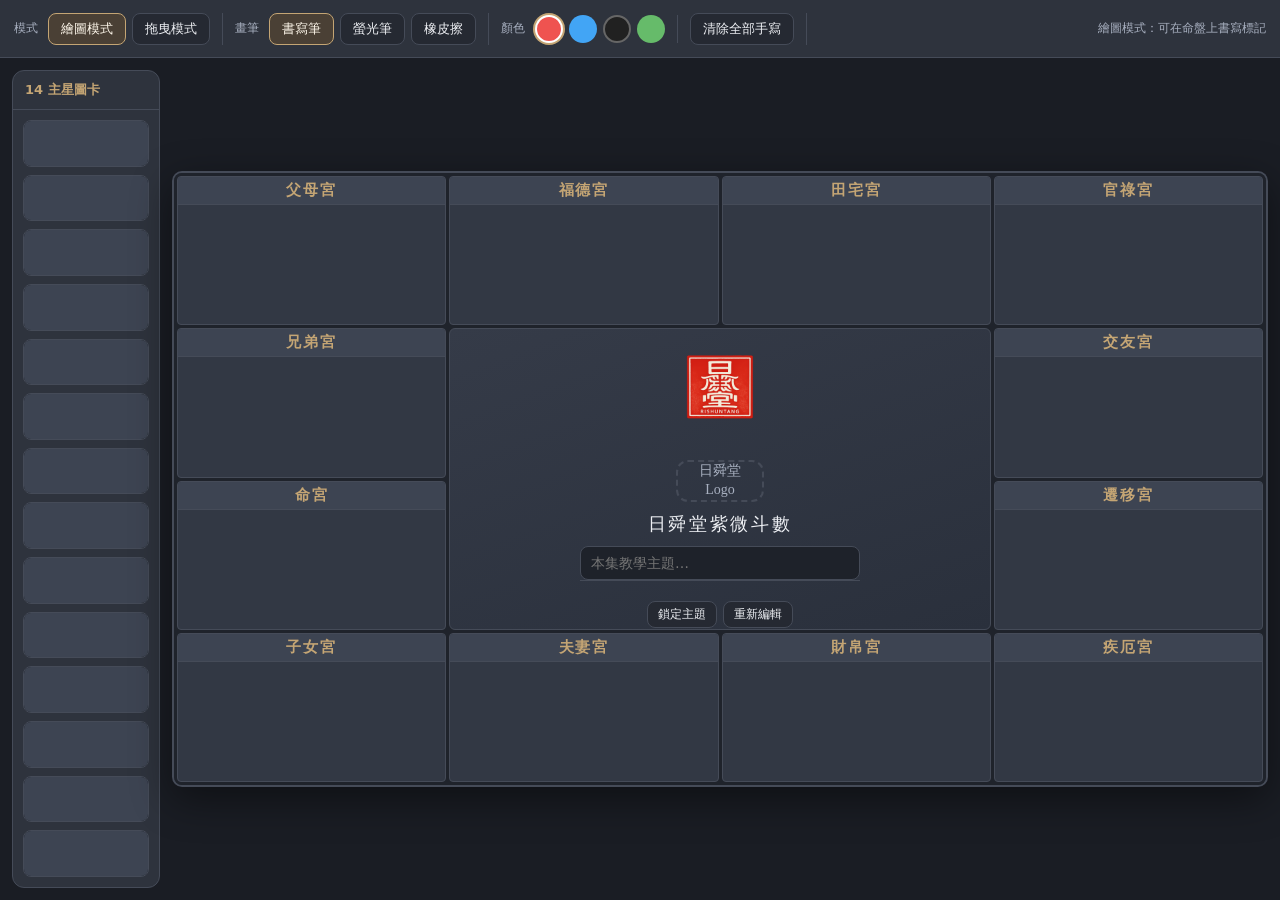
==== whiteboard/index.html @ 87310c05 "Add Zi Wei teaching whiteboard web app for screen recording. 16: 9 chart grid with canvas drawing, s" ====
<!DOCTYPE html>
<html lang="zh-TW">
  <head>
    <meta charset="UTF-8" />
    <meta name="viewport" content="width=device-width, initial-scale=1.0" />
    <title>紫微斗數教學電子白板｜日舜堂</title>
    <meta name="robots" content="noindex" />
    <link rel="stylesheet" href="./whiteboard.css" />
  </head>
  <body>
    <header class="wb-toolbar" aria-label="白板工具列">
      <div class="wb-toolbar-group" role="group" aria-label="互動模式">
        <label>模式</label>
        <button type="button" class="wb-btn is-active" id="modeDrawBtn">繪圖模式</button>
        <button type="button" class="wb-btn" id="modeDragBtn">拖曳模式</button>
      </div>
      <div class="wb-toolbar-group" role="group" aria-label="畫筆">
        <label>畫筆</label>
        <button type="button" class="wb-btn is-active" id="toolPenBtn">書寫筆</button>
        <button type="button" class="wb-btn" id="toolHighlighterBtn">螢光筆</button>
        <button type="button" class="wb-btn" id="toolEraserBtn">橡皮擦</button>
      </div>
      <div class="wb-toolbar-group" role="group" aria-label="顏色">
        <label>顏色</label>
        <button type="button" class="wb-color is-active" data-color="#ef5350" style="background:#ef5350" title="紅" aria-label="紅色"></button>
        <button type="button" class="wb-color" data-color="#42a5f5" style="background:#42a5f5" title="藍" aria-label="藍色"></button>
        <button type="button" class="wb-color" data-color="#212121" style="background:#212121;border-color:#666" title="黑" aria-label="黑色"></button>
        <button type="button" class="wb-color" data-color="#66bb6a" style="background:#66bb6a" title="綠" aria-label="綠色"></button>
      </div>
      <div class="wb-toolbar-group">
        <button type="button" class="wb-btn wb-btn--danger" id="clearCanvasBtn">清除全部手寫</button>
      </div>
      <p class="wb-mode-hint" id="modeHint">繪圖模式：可在命盤上書寫標記</p>
    </header>

    <div class="wb-main">
      <aside class="wb-deck" aria-label="主星卡牌區">
        <div class="wb-deck-head">14 主星圖卡</div>
        <div class="wb-deck-scroll" id="starDeck"></div>
      </aside>

      <div class="wb-stage-wrap">
        <div class="wb-stage" id="chartStage">
          <div class="wb-chart" id="chartGrid"></div>
          <canvas class="wb-canvas" id="drawCanvas" aria-label="手寫繪圖層"></canvas>
        </div>
      </div>
    </div>

    <script src="./whiteboard.js"></script>
  </body>
</html>
---- whiteboard/whiteboard.css ----
:root {
  --wb-bg: #1a1d24;
  --wb-surface: #252932;
  --wb-panel: #2e333d;
  --wb-border: #454b58;
  --wb-text: #eef0f4;
  --wb-muted: #a8b0c0;
  --wb-accent: #c4a574;
  --wb-palace-bg: #323844;
  --wb-palace-head: #3d4452;
  --wb-danger: #e57373;
  --wb-toolbar-h: 52px;
  --wb-deck-w: 148px;
  --font-ui: system-ui, 'Segoe UI', 'Microsoft JhengHei', sans-serif;
  --font-palace: 'DFKai-SB', 'BiauKai', '標楷體', 'KaiTi', serif;
}

* {
  box-sizing: border-box;
}

html,
body {
  margin: 0;
  height: 100%;
  background: var(--wb-bg);
  color: var(--wb-text);
  font-family: var(--font-ui);
}

body {
  display: flex;
  flex-direction: column;
  overflow: hidden;
}

.wb-toolbar {
  flex-shrink: 0;
  display: flex;
  flex-wrap: wrap;
  align-items: center;
  gap: 8px 12px;
  min-height: var(--wb-toolbar-h);
  padding: 8px 14px;
  background: var(--wb-panel);
  border-bottom: 1px solid var(--wb-border);
  z-index: 30;
}

.wb-toolbar-group {
  display: flex;
  align-items: center;
  gap: 6px;
  padding-right: 12px;
  border-right: 1px solid var(--wb-border);
}

.wb-toolbar-group:last-child {
  border-right: none;
}

.wb-toolbar label {
  font-size: 12px;
  color: var(--wb-muted);
  margin-right: 4px;
}

.wb-btn {
  border: 1px solid var(--wb-border);
  background: var(--wb-surface);
  color: var(--wb-text);
  border-radius: 8px;
  padding: 6px 12px;
  font-size: 13px;
  cursor: pointer;
  font-family: inherit;
  transition: background 0.15s, border-color 0.15s;
}

.wb-btn:hover {
  background: #383e4a;
}

.wb-btn.is-active {
  background: #4a4035;
  border-color: var(--wb-accent);
  color: #fff8ec;
}

.wb-btn--danger:hover {
  border-color: var(--wb-danger);
  color: var(--wb-danger);
}

.wb-color {
  width: 28px;
  height: 28px;
  padding: 0;
  border-radius: 50%;
  border: 2px solid transparent;
  cursor: pointer;
}

.wb-color.is-active {
  border-color: #fff;
  box-shadow: 0 0 0 2px var(--wb-accent);
}

.wb-main {
  flex: 1;
  min-height: 0;
  display: flex;
  align-items: center;
  justify-content: center;
  padding: 12px;
  gap: 12px;
}

.wb-deck {
  flex-shrink: 0;
  width: var(--wb-deck-w);
  max-height: 100%;
  display: flex;
  flex-direction: column;
  background: var(--wb-panel);
  border: 1px solid var(--wb-border);
  border-radius: 12px;
  overflow: hidden;
}

.wb-deck-head {
  padding: 10px 12px;
  font-size: 13px;
  font-weight: 600;
  border-bottom: 1px solid var(--wb-border);
  color: var(--wb-accent);
}

.wb-deck-scroll {
  overflow-y: auto;
  padding: 10px;
  display: flex;
  flex-direction: column;
  gap: 8px;
}

.wb-star-card {
  touch-action: none;
  cursor: grab;
  border-radius: 8px;
  overflow: hidden;
  border: 1px solid var(--wb-border);
  background: #1e222a;
  user-select: none;
}

.wb-star-card:active {
  cursor: grabbing;
}

.wb-star-card.is-dragging {
  opacity: 0.45;
}

.wb-star-card-img {
  display: block;
  width: 100%;
  height: auto;
  aspect-ratio: 3 / 4;
  object-fit: cover;
  pointer-events: none;
}

.wb-stage-wrap {
  flex: 1;
  min-width: 0;
  max-width: min(100%, calc((100vh - var(--wb-toolbar-h) - 24px) * 16 / 9 + var(--wb-deck-w) + 12px));
  display: flex;
  justify-content: center;
}

.wb-stage {
  position: relative;
  width: 100%;
  max-width: calc((100vh - var(--wb-toolbar-h) - 24px) * 16 / 9);
  aspect-ratio: 16 / 9;
  background: #2a2f3a;
  border: 2px solid var(--wb-border);
  border-radius: 10px;
  overflow: hidden;
  box-shadow: 0 12px 40px rgba(0, 0, 0, 0.45);
}

.wb-chart {
  position: absolute;
  inset: 0;
  display: grid;
  grid-template-columns: repeat(4, 1fr);
  grid-template-rows: repeat(4, 1fr);
  grid-template-areas:
    'p-parents p-fortune p-property p-career'
    'p-siblings p-center p-center p-friends'
    'p-life p-center p-center p-travel'
    'p-children p-spouse p-wealth p-health';
  gap: 3px;
  padding: 3px;
  background: #1f232b;
}

.wb-palace[data-palace-id='parents'] { grid-area: p-parents; }
.wb-palace[data-palace-id='fortune'] { grid-area: p-fortune; }
.wb-palace[data-palace-id='property'] { grid-area: p-property; }
.wb-palace[data-palace-id='career'] { grid-area: p-career; }
.wb-palace[data-palace-id='siblings'] { grid-area: p-siblings; }
.wb-palace[data-palace-id='friends'] { grid-area: p-friends; }
.wb-palace[data-palace-id='life'] { grid-area: p-life; }
.wb-palace[data-palace-id='travel'] { grid-area: p-travel; }
.wb-palace[data-palace-id='children'] { grid-area: p-children; }
.wb-palace[data-palace-id='spouse'] { grid-area: p-spouse; }
.wb-palace[data-palace-id='wealth'] { grid-area: p-wealth; }
.wb-palace[data-palace-id='health'] { grid-area: p-health; }

.wb-palace {
  display: flex;
  flex-direction: column;
  min-height: 0;
  background: var(--wb-palace-bg);
  border: 1px solid var(--wb-border);
  border-radius: 4px;
  overflow: hidden;
}

.wb-palace-head {
  flex-shrink: 0;
  padding: 4px 6px;
  font-family: var(--font-palace);
  font-size: clamp(11px, 1.35vw, 15px);
  font-weight: 700;
  text-align: center;
  background: var(--wb-palace-head);
  color: var(--wb-accent);
  letter-spacing: 0.12em;
  border-bottom: 1px solid var(--wb-border);
}

.wb-palace-body {
  flex: 1;
  min-height: 0;
  position: relative;
  padding: 4px;
  display: flex;
  flex-wrap: wrap;
  align-content: flex-start;
  gap: 4px;
}

.wb-palace-body.is-drop-target {
  outline: 2px dashed var(--wb-accent);
  outline-offset: -2px;
  background: rgba(196, 165, 116, 0.08);
}

.wb-palace-body .wb-star-card {
  width: 42px;
  flex-shrink: 0;
}

.wb-center {
  grid-area: p-center;
  display: flex;
  flex-direction: column;
  align-items: center;
  justify-content: center;
  gap: 10px;
  padding: 12px;
  background: linear-gradient(160deg, #353b48 0%, #2a303c 100%);
  border: 1px solid var(--wb-border);
  border-radius: 6px;
  text-align: center;
}

.wb-logo {
  width: min(42%, 120px);
  height: auto;
  object-fit: contain;
  opacity: 0.95;
}

.wb-logo-fallback {
  width: 88px;
  height: 88px;
  border: 2px dashed var(--wb-border);
  border-radius: 12px;
  display: flex;
  align-items: center;
  justify-content: center;
  font-family: var(--font-palace);
  font-size: 14px;
  color: var(--wb-muted);
  line-height: 1.35;
}

.wb-brand-title {
  margin: 0;
  font-family: var(--font-palace);
  font-size: clamp(14px, 1.8vw, 18px);
  color: var(--wb-text);
  letter-spacing: 0.15em;
}

.wb-topic-wrap {
  width: 100%;
  max-width: 280px;
}

.wb-topic-input {
  width: 100%;
  padding: 8px 10px;
  border-radius: 8px;
  border: 1px solid var(--wb-border);
  background: #1e222a;
  color: var(--wb-text);
  font-size: 14px;
  font-family: inherit;
}

.wb-topic-input:focus {
  outline: none;
  border-color: var(--wb-accent);
}

.wb-topic-display {
  margin: 0;
  padding: 8px 10px;
  font-family: var(--font-palace);
  font-size: clamp(13px, 1.6vw, 16px);
  line-height: 1.5;
  color: #fff8ec;
  border-top: 1px solid var(--wb-border);
  width: 100%;
}

.wb-topic-actions {
  display: flex;
  gap: 6px;
  justify-content: center;
  margin-top: 4px;
}

.wb-topic-actions .wb-btn {
  font-size: 12px;
  padding: 4px 10px;
}

.wb-canvas {
  position: absolute;
  inset: 0;
  z-index: 20;
  touch-action: none;
}

.wb-canvas.is-pass-through {
  pointer-events: none;
}

.wb-float-card {
  position: fixed;
  z-index: 50;
  width: 72px;
  pointer-events: none;
  box-shadow: 0 8px 24px rgba(0, 0, 0, 0.5);
  border-radius: 8px;
}

.wb-mode-hint {
  font-size: 12px;
  color: var(--wb-muted);
  margin-left: auto;
}

@media (max-width: 900px) {
  .wb-main {
    flex-direction: column;
    align-items: stretch;
  }

  .wb-deck {
    width: 100%;
    max-height: 120px;
  }

  .wb-deck-scroll {
    flex-direction: row;
    overflow-x: auto;
    overflow-y: hidden;
  }

  .wb-star-card {
    width: 64px;
    flex-shrink: 0;
  }

  .wb-stage-wrap {
    max-width: 100%;
  }

  .wb-stage {
    max-width: 100%;
  }

  .wb-mode-hint {
    width: 100%;
    margin-left: 0;
    order: 99;
  }
}
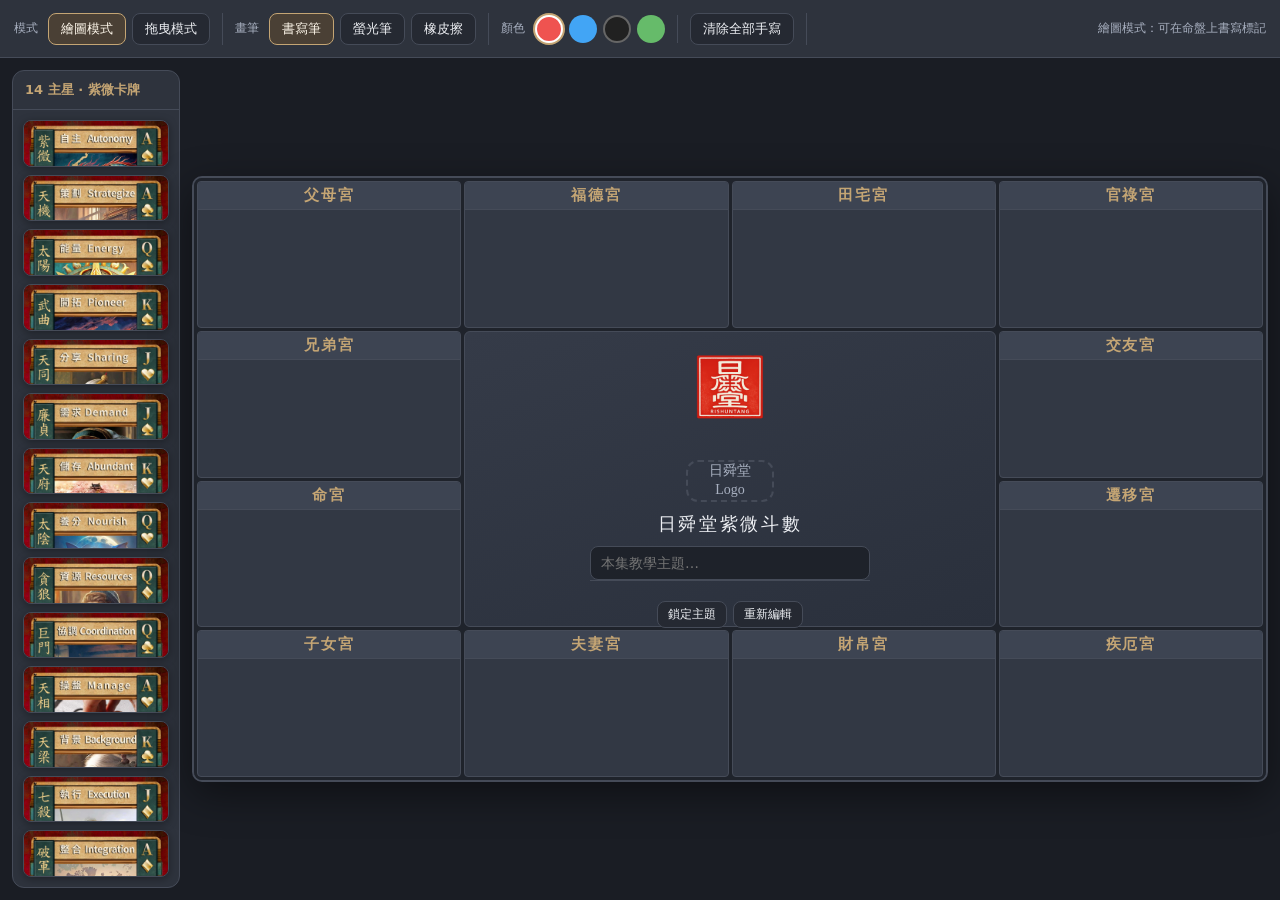
==== commit 93cc4af4: "Use official Zi Wei major star card art on teaching whiteboard. Copy 14 major card PNGs from star-dr" ====
--- a/whiteboard/index.html
+++ b/whiteboard/index.html
@@ -35,7 +35,7 @@
 
     <div class="wb-main">
       <aside class="wb-deck" aria-label="主星卡牌區">
-        <div class="wb-deck-head">14 主星圖卡</div>
+        <div class="wb-deck-head">14 主星 · 紫微卡牌</div>
         <div class="wb-deck-scroll" id="starDeck"></div>
       </aside>
 
--- a/whiteboard/whiteboard.css
+++ b/whiteboard/whiteboard.css
@@ -118,7 +118,7 @@
 
 .wb-deck {
   flex-shrink: 0;
-  width: var(--wb-deck-w);
+  width: 168px;
   max-height: 100%;
   display: flex;
   flex-direction: column;
@@ -152,6 +152,7 @@
   border: 1px solid var(--wb-border);
   background: #1e222a;
   user-select: none;
+  box-shadow: 0 2px 8px rgba(0, 0, 0, 0.35);
 }
 
 .wb-star-card:active {
@@ -261,7 +262,7 @@
 }
 
 .wb-palace-body .wb-star-card {
-  width: 42px;
+  width: 48px;
   flex-shrink: 0;
 }
 
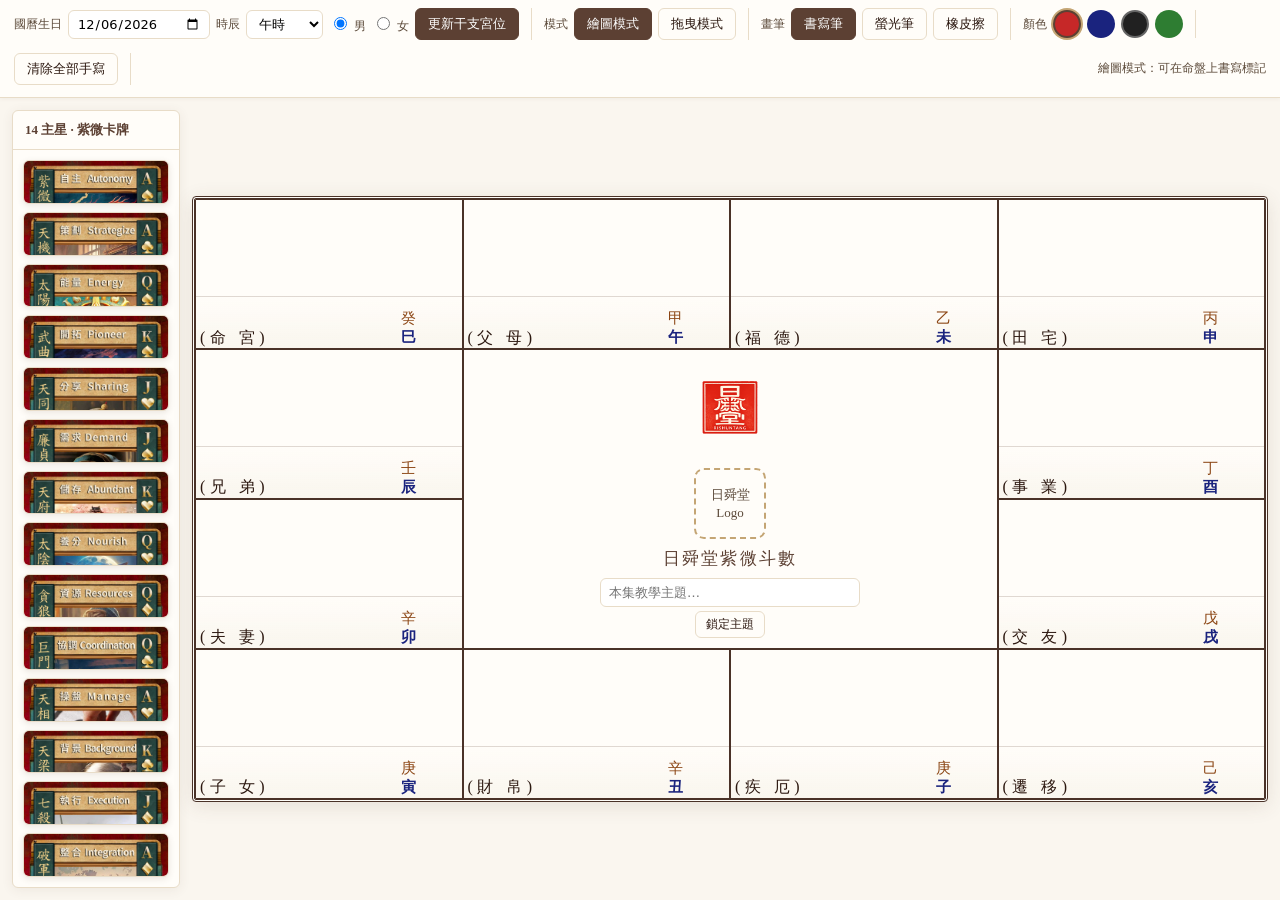
==== commit ef67d3db: "Align whiteboard theme and palace layout with chart app. Use iztro branch grid, gan/zhi labels, 事業宮 " ====
--- a/whiteboard/index.html
+++ b/whiteboard/index.html
@@ -5,10 +5,33 @@
     <meta name="viewport" content="width=device-width, initial-scale=1.0" />
     <title>紫微斗數教學電子白板｜日舜堂</title>
     <meta name="robots" content="noindex" />
-    <link rel="stylesheet" href="./whiteboard.css" />
+    <link rel="stylesheet" href="./whiteboard.css?v=20261019a" />
   </head>
   <body>
     <header class="wb-toolbar" aria-label="白板工具列">
+      <div class="wb-toolbar-group wb-birth-group" role="group" aria-label="本命資料">
+        <label for="birthSolar">國曆生日</label>
+        <input type="date" id="birthSolar" />
+        <label for="birthTime">時辰</label>
+        <select id="birthTime" aria-label="出生時辰">
+          <option value="0">早子時</option>
+          <option value="1">丑時</option>
+          <option value="2">寅時</option>
+          <option value="3">卯時</option>
+          <option value="4">辰時</option>
+          <option value="5">巳時</option>
+          <option value="6" selected>午時</option>
+          <option value="7">未時</option>
+          <option value="8">申時</option>
+          <option value="9">酉時</option>
+          <option value="10">戌時</option>
+          <option value="11">亥時</option>
+          <option value="12">晚子時</option>
+        </select>
+        <label><input type="radio" name="wbGender" value="男" checked /> 男</label>
+        <label><input type="radio" name="wbGender" value="女" /> 女</label>
+        <button type="button" class="wb-btn wb-btn--primary" id="applyBirthBtn">更新干支宮位</button>
+      </div>
       <div class="wb-toolbar-group" role="group" aria-label="互動模式">
         <label>模式</label>
         <button type="button" class="wb-btn is-active" id="modeDrawBtn">繪圖模式</button>
@@ -22,10 +45,10 @@
       </div>
       <div class="wb-toolbar-group" role="group" aria-label="顏色">
         <label>顏色</label>
-        <button type="button" class="wb-color is-active" data-color="#ef5350" style="background:#ef5350" title="紅" aria-label="紅色"></button>
-        <button type="button" class="wb-color" data-color="#42a5f5" style="background:#42a5f5" title="藍" aria-label="藍色"></button>
+        <button type="button" class="wb-color is-active" data-color="#c62828" style="background:#c62828" title="紅" aria-label="紅色"></button>
+        <button type="button" class="wb-color" data-color="#1a237e" style="background:#1a237e" title="藍" aria-label="藍色"></button>
         <button type="button" class="wb-color" data-color="#212121" style="background:#212121;border-color:#666" title="黑" aria-label="黑色"></button>
-        <button type="button" class="wb-color" data-color="#66bb6a" style="background:#66bb6a" title="綠" aria-label="綠色"></button>
+        <button type="button" class="wb-color" data-color="#2e7d32" style="background:#2e7d32" title="綠" aria-label="綠色"></button>
       </div>
       <div class="wb-toolbar-group">
         <button type="button" class="wb-btn wb-btn--danger" id="clearCanvasBtn">清除全部手寫</button>
@@ -47,6 +70,8 @@
       </div>
     </div>
 
-    <script src="./whiteboard.js"></script>
+    <script src="./vendor/lunar.min.js"></script>
+    <script src="./vendor/iztro.min.js"></script>
+    <script src="./whiteboard.js?v=20261019a"></script>
   </body>
 </html>
--- a/whiteboard/whiteboard.css
+++ b/whiteboard/whiteboard.css
@@ -1,18 +1,25 @@
 :root {
-  --wb-bg: #1a1d24;
-  --wb-surface: #252932;
-  --wb-panel: #2e333d;
-  --wb-border: #454b58;
-  --wb-text: #eef0f4;
-  --wb-muted: #a8b0c0;
-  --wb-accent: #c4a574;
-  --wb-palace-bg: #323844;
-  --wb-palace-head: #3d4452;
-  --wb-danger: #e57373;
-  --wb-toolbar-h: 52px;
-  --wb-deck-w: 148px;
+  --paper-bg: #faf6ef;
+  --paper-surface: #fffdf9;
+  --paper-muted: #f5efe4;
+  --paper: #fffdf9;
+  --ink: #2c1810;
+  --ink-muted: #5c4a3a;
+  --brand-brown: #5c4033;
+  --brand-brown-dark: #4a3228;
+  --brand-red: #8b2500;
+  --brand-gold: #c4a574;
+  --brand-gold-light: #e8dcc8;
+  --border: #4a3228;
+  --chart-border: #4a3228;
+  --ui-primary: var(--brand-brown);
+  --ui-primary-hover: var(--brand-brown-dark);
+  --major: #1a237e;
+  --line-red: #d32f2f;
+  --radius-sm: 6px;
+  --wb-toolbar-h: 56px;
+  --font-palace: 'DFKai-SB', 'BiauKai', '標楷體', 'KaiTi', serif;
   --font-ui: system-ui, 'Segoe UI', 'Microsoft JhengHei', sans-serif;
-  --font-palace: 'DFKai-SB', 'BiauKai', '標楷體', 'KaiTi', serif;
 }
 
 * {
@@ -23,8 +30,8 @@
 body {
   margin: 0;
   height: 100%;
-  background: var(--wb-bg);
-  color: var(--wb-text);
+  background: var(--paper-bg);
+  color: var(--ink);
   font-family: var(--font-ui);
 }
 
@@ -42,17 +49,19 @@
   gap: 8px 12px;
   min-height: var(--wb-toolbar-h);
   padding: 8px 14px;
-  background: var(--wb-panel);
-  border-bottom: 1px solid var(--wb-border);
+  background: var(--paper-surface);
+  border-bottom: 1px solid var(--brand-gold-light);
+  box-shadow: 0 1px 4px rgba(92, 64, 51, 0.06);
   z-index: 30;
 }
 
 .wb-toolbar-group {
   display: flex;
   align-items: center;
+  flex-wrap: wrap;
   gap: 6px;
   padding-right: 12px;
-  border-right: 1px solid var(--wb-border);
+  border-right: 1px solid var(--brand-gold-light);
 }
 
 .wb-toolbar-group:last-child {
@@ -61,35 +70,53 @@
 
 .wb-toolbar label {
   font-size: 12px;
-  color: var(--wb-muted);
-  margin-right: 4px;
+  color: var(--ink-muted);
+}
+
+.wb-birth-group input[type='date'],
+.wb-birth-group select {
+  padding: 5px 8px;
+  border: 1px solid var(--brand-gold-light);
+  border-radius: var(--radius-sm);
+  font-family: inherit;
+  font-size: 13px;
+  background: #fff;
 }
 
 .wb-btn {
-  border: 1px solid var(--wb-border);
-  background: var(--wb-surface);
-  color: var(--wb-text);
-  border-radius: 8px;
+  border: 1px solid var(--brand-gold-light);
+  background: var(--paper-surface);
+  color: var(--ink);
+  border-radius: var(--radius-sm);
   padding: 6px 12px;
   font-size: 13px;
   cursor: pointer;
   font-family: inherit;
-  transition: background 0.15s, border-color 0.15s;
 }
 
 .wb-btn:hover {
-  background: #383e4a;
+  background: var(--paper-muted);
 }
 
 .wb-btn.is-active {
-  background: #4a4035;
-  border-color: var(--wb-accent);
-  color: #fff8ec;
+  background: var(--ui-primary);
+  border-color: var(--ui-primary);
+  color: #fff;
+}
+
+.wb-btn--primary {
+  background: var(--ui-primary);
+  border-color: var(--ui-primary);
+  color: #fff;
+}
+
+.wb-btn--primary:hover {
+  background: var(--ui-primary-hover);
 }
 
 .wb-btn--danger:hover {
-  border-color: var(--wb-danger);
-  color: var(--wb-danger);
+  border-color: var(--line-red);
+  color: var(--line-red);
 }
 
 .wb-color {
@@ -102,8 +129,8 @@
 }
 
 .wb-color.is-active {
-  border-color: #fff;
-  box-shadow: 0 0 0 2px var(--wb-accent);
+  border-color: var(--brand-brown);
+  box-shadow: 0 0 0 2px var(--brand-gold);
 }
 
 .wb-main {
@@ -122,9 +149,10 @@
   max-height: 100%;
   display: flex;
   flex-direction: column;
-  background: var(--wb-panel);
-  border: 1px solid var(--wb-border);
-  border-radius: 12px;
+  background: var(--paper-surface);
+  border: 1px solid var(--brand-gold-light);
+  border-radius: var(--radius-sm);
+  box-shadow: 0 2px 12px rgba(92, 64, 51, 0.08);
   overflow: hidden;
 }
 
@@ -132,8 +160,9 @@
   padding: 10px 12px;
   font-size: 13px;
   font-weight: 600;
-  border-bottom: 1px solid var(--wb-border);
-  color: var(--wb-accent);
+  border-bottom: 1px solid var(--brand-gold-light);
+  color: var(--brand-brown);
+  font-family: var(--font-palace);
 }
 
 .wb-deck-scroll {
@@ -147,12 +176,12 @@
 .wb-star-card {
   touch-action: none;
   cursor: grab;
-  border-radius: 8px;
+  border-radius: 6px;
   overflow: hidden;
-  border: 1px solid var(--wb-border);
-  background: #1e222a;
+  border: 1px solid var(--brand-gold-light);
+  background: #fff;
   user-select: none;
-  box-shadow: 0 2px 8px rgba(0, 0, 0, 0.35);
+  box-shadow: 0 2px 6px rgba(92, 64, 51, 0.12);
 }
 
 .wb-star-card:active {
@@ -175,7 +204,6 @@
 .wb-stage-wrap {
   flex: 1;
   min-width: 0;
-  max-width: min(100%, calc((100vh - var(--wb-toolbar-h) - 24px) * 16 / 9 + var(--wb-deck-w) + 12px));
   display: flex;
   justify-content: center;
 }
@@ -185,11 +213,11 @@
   width: 100%;
   max-width: calc((100vh - var(--wb-toolbar-h) - 24px) * 16 / 9);
   aspect-ratio: 16 / 9;
-  background: #2a2f3a;
-  border: 2px solid var(--wb-border);
-  border-radius: 10px;
+  background: var(--paper);
+  border: 3px double var(--chart-border);
+  border-radius: 4px;
   overflow: hidden;
-  box-shadow: 0 12px 40px rgba(0, 0, 0, 0.45);
+  box-shadow: 0 4px 20px rgba(92, 64, 51, 0.12);
 }
 
 .wb-chart {
@@ -198,50 +226,15 @@
   display: grid;
   grid-template-columns: repeat(4, 1fr);
   grid-template-rows: repeat(4, 1fr);
-  grid-template-areas:
-    'p-parents p-fortune p-property p-career'
-    'p-siblings p-center p-center p-friends'
-    'p-life p-center p-center p-travel'
-    'p-children p-spouse p-wealth p-health';
-  gap: 3px;
-  padding: 3px;
-  background: #1f232b;
-}
-
-.wb-palace[data-palace-id='parents'] { grid-area: p-parents; }
-.wb-palace[data-palace-id='fortune'] { grid-area: p-fortune; }
-.wb-palace[data-palace-id='property'] { grid-area: p-property; }
-.wb-palace[data-palace-id='career'] { grid-area: p-career; }
-.wb-palace[data-palace-id='siblings'] { grid-area: p-siblings; }
-.wb-palace[data-palace-id='friends'] { grid-area: p-friends; }
-.wb-palace[data-palace-id='life'] { grid-area: p-life; }
-.wb-palace[data-palace-id='travel'] { grid-area: p-travel; }
-.wb-palace[data-palace-id='children'] { grid-area: p-children; }
-.wb-palace[data-palace-id='spouse'] { grid-area: p-spouse; }
-.wb-palace[data-palace-id='wealth'] { grid-area: p-wealth; }
-.wb-palace[data-palace-id='health'] { grid-area: p-health; }
-
-.wb-palace {
-  display: flex;
-  flex-direction: column;
+}
+
+.wb-cell {
+  border: 1px solid var(--chart-border);
+  position: relative;
+  background: var(--paper);
   min-height: 0;
-  background: var(--wb-palace-bg);
-  border: 1px solid var(--wb-border);
-  border-radius: 4px;
-  overflow: hidden;
-}
-
-.wb-palace-head {
-  flex-shrink: 0;
-  padding: 4px 6px;
-  font-family: var(--font-palace);
-  font-size: clamp(11px, 1.35vw, 15px);
-  font-weight: 700;
-  text-align: center;
-  background: var(--wb-palace-head);
-  color: var(--wb-accent);
-  letter-spacing: 0.12em;
-  border-bottom: 1px solid var(--wb-border);
+  display: flex;
+  flex-direction: column;
 }
 
 .wb-palace-body {
@@ -256,9 +249,9 @@
 }
 
 .wb-palace-body.is-drop-target {
-  outline: 2px dashed var(--wb-accent);
+  outline: 2px dashed var(--brand-brown);
   outline-offset: -2px;
-  background: rgba(196, 165, 116, 0.08);
+  background: #fff8e8;
 }
 
 .wb-palace-body .wb-star-card {
@@ -266,79 +259,127 @@
   flex-shrink: 0;
 }
 
+.wb-palace-footer {
+  flex-shrink: 0;
+  height: 52px;
+  display: flex;
+  align-items: flex-end;
+  justify-content: center;
+  padding: 0 4px 2px;
+  border-top: 1px solid rgba(74, 50, 40, 0.15);
+  background: linear-gradient(to top, rgba(245, 239, 228, 0.5), transparent);
+}
+
+.wb-palace-footer-grid {
+  display: grid;
+  grid-template-columns: auto auto;
+  column-gap: 6px;
+  align-items: end;
+  line-height: 1.1;
+  width: 100%;
+}
+
+.wb-palace-label {
+  grid-column: 1;
+  grid-row: 1 / span 2;
+  font-family: var(--font-palace);
+  font-size: clamp(11px, 1.25vw, 16px);
+  letter-spacing: 0.28em;
+  white-space: nowrap;
+  color: var(--ink);
+  text-align: left;
+}
+
+.wb-gz-col {
+  grid-column: 2;
+  grid-row: 1 / span 2;
+  display: flex;
+  flex-direction: column;
+  align-items: center;
+  justify-content: center;
+  gap: 2px;
+}
+
+.wb-gz-gan {
+  font-family: var(--font-palace);
+  font-size: clamp(12px, 1.2vw, 17px);
+  color: #8b4513;
+}
+
+.wb-gz-zhi {
+  font-family: var(--font-palace);
+  font-size: clamp(12px, 1.2vw, 17px);
+  font-weight: 700;
+  color: var(--major);
+}
+
 .wb-center {
-  grid-area: p-center;
-  display: flex;
-  flex-direction: column;
-  align-items: center;
-  justify-content: center;
-  gap: 10px;
-  padding: 12px;
-  background: linear-gradient(160deg, #353b48 0%, #2a303c 100%);
-  border: 1px solid var(--wb-border);
-  border-radius: 6px;
+  grid-row: 2 / span 2;
+  grid-column: 2 / span 2;
+  display: flex;
+  flex-direction: column;
+  align-items: center;
+  justify-content: center;
+  gap: 8px;
+  padding: 10px;
+  background: var(--paper);
+  border: 1px solid var(--chart-border);
   text-align: center;
+  z-index: 2;
 }
 
 .wb-logo {
-  width: min(42%, 120px);
+  width: min(38%, 100px);
   height: auto;
   object-fit: contain;
-  opacity: 0.95;
 }
 
 .wb-logo-fallback {
-  width: 88px;
-  height: 88px;
-  border: 2px dashed var(--wb-border);
-  border-radius: 12px;
-  display: flex;
-  align-items: center;
-  justify-content: center;
-  font-family: var(--font-palace);
-  font-size: 14px;
-  color: var(--wb-muted);
+  width: 72px;
+  height: 72px;
+  border: 2px dashed var(--brand-gold);
+  border-radius: 10px;
+  display: flex;
+  align-items: center;
+  justify-content: center;
+  font-family: var(--font-palace);
+  font-size: 13px;
+  color: var(--ink-muted);
   line-height: 1.35;
 }
 
 .wb-brand-title {
   margin: 0;
   font-family: var(--font-palace);
-  font-size: clamp(14px, 1.8vw, 18px);
-  color: var(--wb-text);
-  letter-spacing: 0.15em;
+  font-size: clamp(13px, 1.5vw, 17px);
+  color: var(--brand-brown);
+  letter-spacing: 0.12em;
 }
 
 .wb-topic-wrap {
   width: 100%;
-  max-width: 280px;
+  max-width: 260px;
 }
 
 .wb-topic-input {
   width: 100%;
-  padding: 8px 10px;
-  border-radius: 8px;
-  border: 1px solid var(--wb-border);
-  background: #1e222a;
-  color: var(--wb-text);
-  font-size: 14px;
+  padding: 6px 8px;
+  border-radius: var(--radius-sm);
+  border: 1px solid var(--brand-gold-light);
+  background: #fff;
+  color: var(--ink);
+  font-size: 13px;
   font-family: inherit;
-}
-
-.wb-topic-input:focus {
-  outline: none;
-  border-color: var(--wb-accent);
 }
 
 .wb-topic-display {
   margin: 0;
-  padding: 8px 10px;
-  font-family: var(--font-palace);
-  font-size: clamp(13px, 1.6vw, 16px);
-  line-height: 1.5;
-  color: #fff8ec;
-  border-top: 1px solid var(--wb-border);
-  width: 100%;
+  padding: 6px 8px;
+  font-family: var(--font-palace);
+  font-size: clamp(12px, 1.4vw, 15px);
+  line-height: 1.45;
+  color: var(--brand-brown);
+  border-top: 1px solid var(--brand-gold-light);
 }
 
 .wb-topic-actions {
@@ -369,20 +410,23 @@
   z-index: 50;
   width: 72px;
   pointer-events: none;
-  box-shadow: 0 8px 24px rgba(0, 0, 0, 0.5);
-  border-radius: 8px;
+  box-shadow: 0 8px 20px rgba(92, 64, 51, 0.35);
+  border-radius: 6px;
 }
 
 .wb-mode-hint {
   font-size: 12px;
-  color: var(--wb-muted);
+  color: var(--ink-muted);
   margin-left: auto;
+}
+
+.hidden {
+  display: none !important;
 }
 
 @media (max-width: 900px) {
   .wb-main {
     flex-direction: column;
-    align-items: stretch;
   }
 
   .wb-deck {
@@ -393,7 +437,6 @@
   .wb-deck-scroll {
     flex-direction: row;
     overflow-x: auto;
-    overflow-y: hidden;
   }
 
   .wb-star-card {
@@ -401,10 +444,6 @@
     flex-shrink: 0;
   }
 
-  .wb-stage-wrap {
-    max-width: 100%;
-  }
-
   .wb-stage {
     max-width: 100%;
   }
@@ -412,6 +451,5 @@
   .wb-mode-hint {
     width: 100%;
     margin-left: 0;
-    order: 99;
-  }
-}
+  }
+}
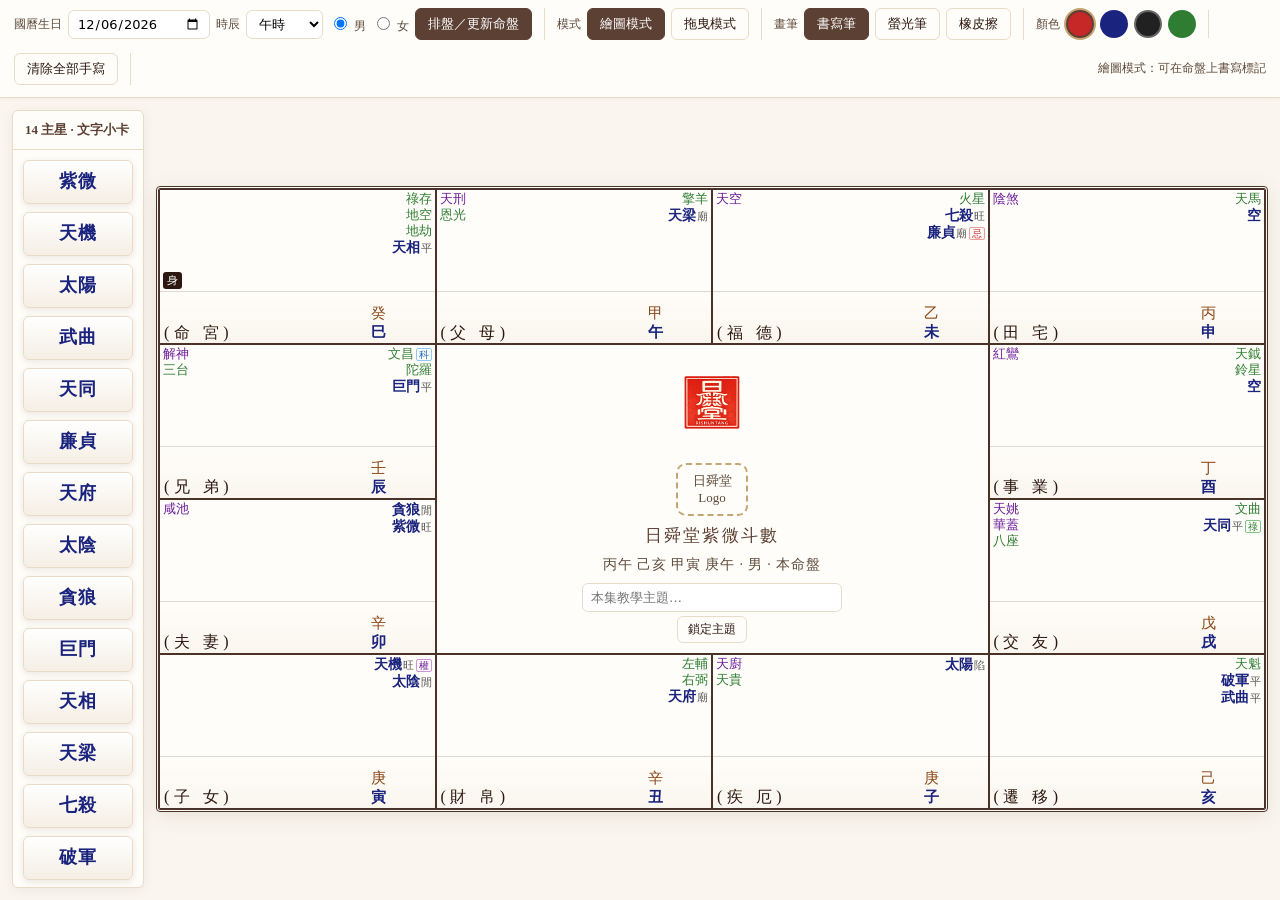
==== commit 4ec5bdc1: "Add natal chart auto-fill and text star cards on whiteboard. Match chart app star layout, brightness" ====
--- a/whiteboard/index.html
+++ b/whiteboard/index.html
@@ -5,7 +5,7 @@
     <meta name="viewport" content="width=device-width, initial-scale=1.0" />
     <title>紫微斗數教學電子白板｜日舜堂</title>
     <meta name="robots" content="noindex" />
-    <link rel="stylesheet" href="./whiteboard.css?v=20261019a" />
+    <link rel="stylesheet" href="./whiteboard.css?v=20261019b" />
   </head>
   <body>
     <header class="wb-toolbar" aria-label="白板工具列">
@@ -30,7 +30,7 @@
         </select>
         <label><input type="radio" name="wbGender" value="男" checked /> 男</label>
         <label><input type="radio" name="wbGender" value="女" /> 女</label>
-        <button type="button" class="wb-btn wb-btn--primary" id="applyBirthBtn">更新干支宮位</button>
+        <button type="button" class="wb-btn wb-btn--primary" id="applyBirthBtn">排盤／更新命盤</button>
       </div>
       <div class="wb-toolbar-group" role="group" aria-label="互動模式">
         <label>模式</label>
@@ -58,7 +58,7 @@
 
     <div class="wb-main">
       <aside class="wb-deck" aria-label="主星卡牌區">
-        <div class="wb-deck-head">14 主星 · 紫微卡牌</div>
+        <div class="wb-deck-head">14 主星 · 文字小卡</div>
         <div class="wb-deck-scroll" id="starDeck"></div>
       </aside>
 
@@ -72,6 +72,7 @@
 
     <script src="./vendor/lunar.min.js"></script>
     <script src="./vendor/iztro.min.js"></script>
-    <script src="./whiteboard.js?v=20261019a"></script>
+    <script src="./vendor/rishuntang-brightness.js"></script>
+    <script src="./whiteboard.js?v=20261019b"></script>
   </body>
 </html>
--- a/whiteboard/whiteboard.css
+++ b/whiteboard/whiteboard.css
@@ -15,6 +15,8 @@
   --ui-primary: var(--brand-brown);
   --ui-primary-hover: var(--brand-brown-dark);
   --major: #1a237e;
+  --purple: #6a1b9a;
+  --green: #2e7d32;
   --line-red: #d32f2f;
   --radius-sm: 6px;
   --wb-toolbar-h: 56px;
@@ -145,7 +147,7 @@
 
 .wb-deck {
   flex-shrink: 0;
-  width: 168px;
+  width: 132px;
   max-height: 100%;
   display: flex;
   flex-direction: column;
@@ -177,11 +179,16 @@
   touch-action: none;
   cursor: grab;
   border-radius: 6px;
-  overflow: hidden;
   border: 1px solid var(--brand-gold-light);
-  background: #fff;
+  background: linear-gradient(180deg, #fff 0%, var(--paper-muted) 100%);
   user-select: none;
   box-shadow: 0 2px 6px rgba(92, 64, 51, 0.12);
+  padding: 10px 8px;
+  text-align: center;
+  min-height: 44px;
+  display: flex;
+  align-items: center;
+  justify-content: center;
 }
 
 .wb-star-card:active {
@@ -192,13 +199,15 @@
   opacity: 0.45;
 }
 
-.wb-star-card-img {
-  display: block;
-  width: 100%;
-  height: auto;
-  aspect-ratio: 3 / 4;
-  object-fit: cover;
+.wb-star-card-label,
+.star-card-label {
+  font-family: var(--font-palace);
+  font-size: 18px;
+  font-weight: 700;
+  color: var(--major);
+  letter-spacing: 0.08em;
   pointer-events: none;
+  line-height: 1.2;
 }
 
 .wb-stage-wrap {
@@ -241,11 +250,112 @@
   flex: 1;
   min-height: 0;
   position: relative;
-  padding: 4px;
+  padding: 2px 3px;
+  display: flex;
+  flex-direction: column;
+  gap: 3px;
+  overflow: hidden;
+}
+
+.wb-auto-layer {
+  flex: 1;
+  min-height: 0;
+  overflow: hidden;
+  pointer-events: none;
+}
+
+.wb-manual-layer {
   display: flex;
   flex-wrap: wrap;
+  gap: 4px;
   align-content: flex-start;
-  gap: 4px;
+  flex-shrink: 0;
+  max-height: 38%;
+}
+
+.wb-stars-layout {
+  display: flex;
+  justify-content: space-between;
+  align-items: flex-start;
+  gap: 2px;
+  height: 100%;
+  font-family: var(--font-palace);
+  font-size: clamp(10px, 1.05vw, 13px);
+  line-height: 1.15;
+}
+
+.wb-stars-left,
+.wb-stars-right {
+  display: flex;
+  flex-direction: column;
+  gap: 1px;
+  min-width: 0;
+}
+
+.wb-stars-right {
+  align-items: flex-end;
+  text-align: right;
+}
+
+.wb-star-line {
+  white-space: nowrap;
+}
+
+.wb-star-line.major .wb-star-name {
+  color: var(--major);
+  font-weight: 700;
+  font-size: clamp(11px, 1.15vw, 14px);
+}
+
+.wb-star-line.minor-purple .wb-star-name {
+  color: var(--purple, #6a1b9a);
+}
+
+.wb-star-line.minor-green .wb-star-name {
+  color: var(--green);
+}
+
+.wb-star-bright {
+  font-size: 0.85em;
+  color: #555;
+  margin-left: 1px;
+}
+
+.wb-star-mutagen {
+  display: inline-block;
+  margin-left: 2px;
+  padding: 0 2px;
+  font-size: 0.78em;
+  border: 1px solid #bbb;
+  border-radius: 2px;
+  line-height: 1.1;
+}
+
+.wb-star-mutagen.lu { color: #2e7d32; border-color: #81c784; }
+.wb-star-mutagen.quan { color: #6a1b9a; border-color: #ce93d8; }
+.wb-star-mutagen.ke { color: #1565c0; border-color: #90caf9; }
+.wb-star-mutagen.ji { color: #c62828; border-color: #ef9a9a; }
+
+.wb-body-badge {
+  position: absolute;
+  left: 3px;
+  bottom: 54px;
+  background: var(--ink);
+  color: #fff;
+  font-size: 11px;
+  padding: 1px 4px;
+  border-radius: 3px;
+  z-index: 2;
+  pointer-events: none;
+}
+
+.wb-center-bazi {
+  margin: 0;
+  font-family: var(--font-palace);
+  font-size: clamp(11px, 1.2vw, 14px);
+  color: var(--ink-muted);
+  letter-spacing: 0.06em;
+  line-height: 1.45;
 }
 
 .wb-palace-body.is-drop-target {
@@ -254,9 +364,16 @@
   background: #fff8e8;
 }
 
-.wb-palace-body .wb-star-card {
-  width: 48px;
+.wb-palace-body .wb-star-card,
+.wb-manual-layer .wb-star-card {
+  width: auto;
+  min-width: 52px;
+  padding: 6px 8px;
   flex-shrink: 0;
+}
+
+.wb-manual-layer .wb-star-card-label {
+  font-size: 14px;
 }
 
 .wb-palace-footer {
@@ -408,7 +525,7 @@
 .wb-float-card {
   position: fixed;
   z-index: 50;
-  width: 72px;
+  min-width: 64px;
   pointer-events: none;
   box-shadow: 0 8px 20px rgba(92, 64, 51, 0.35);
   border-radius: 6px;
